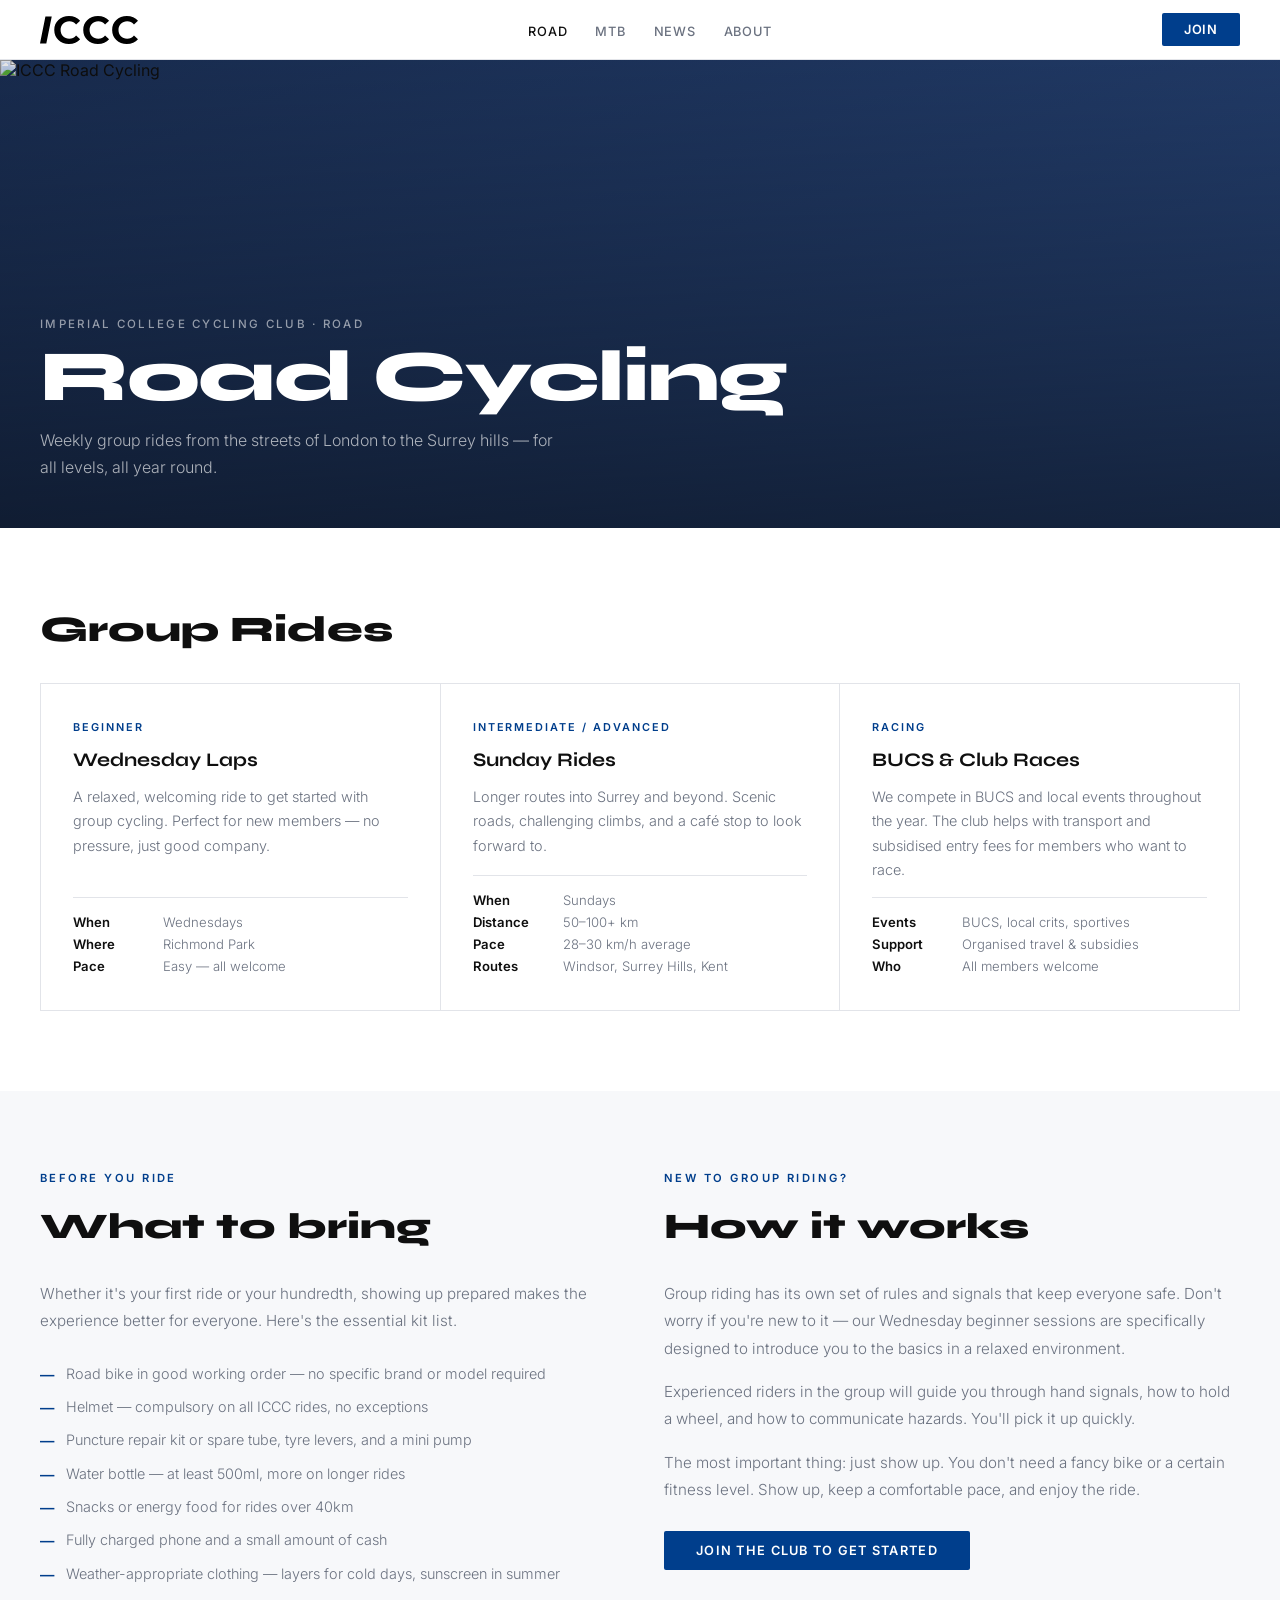
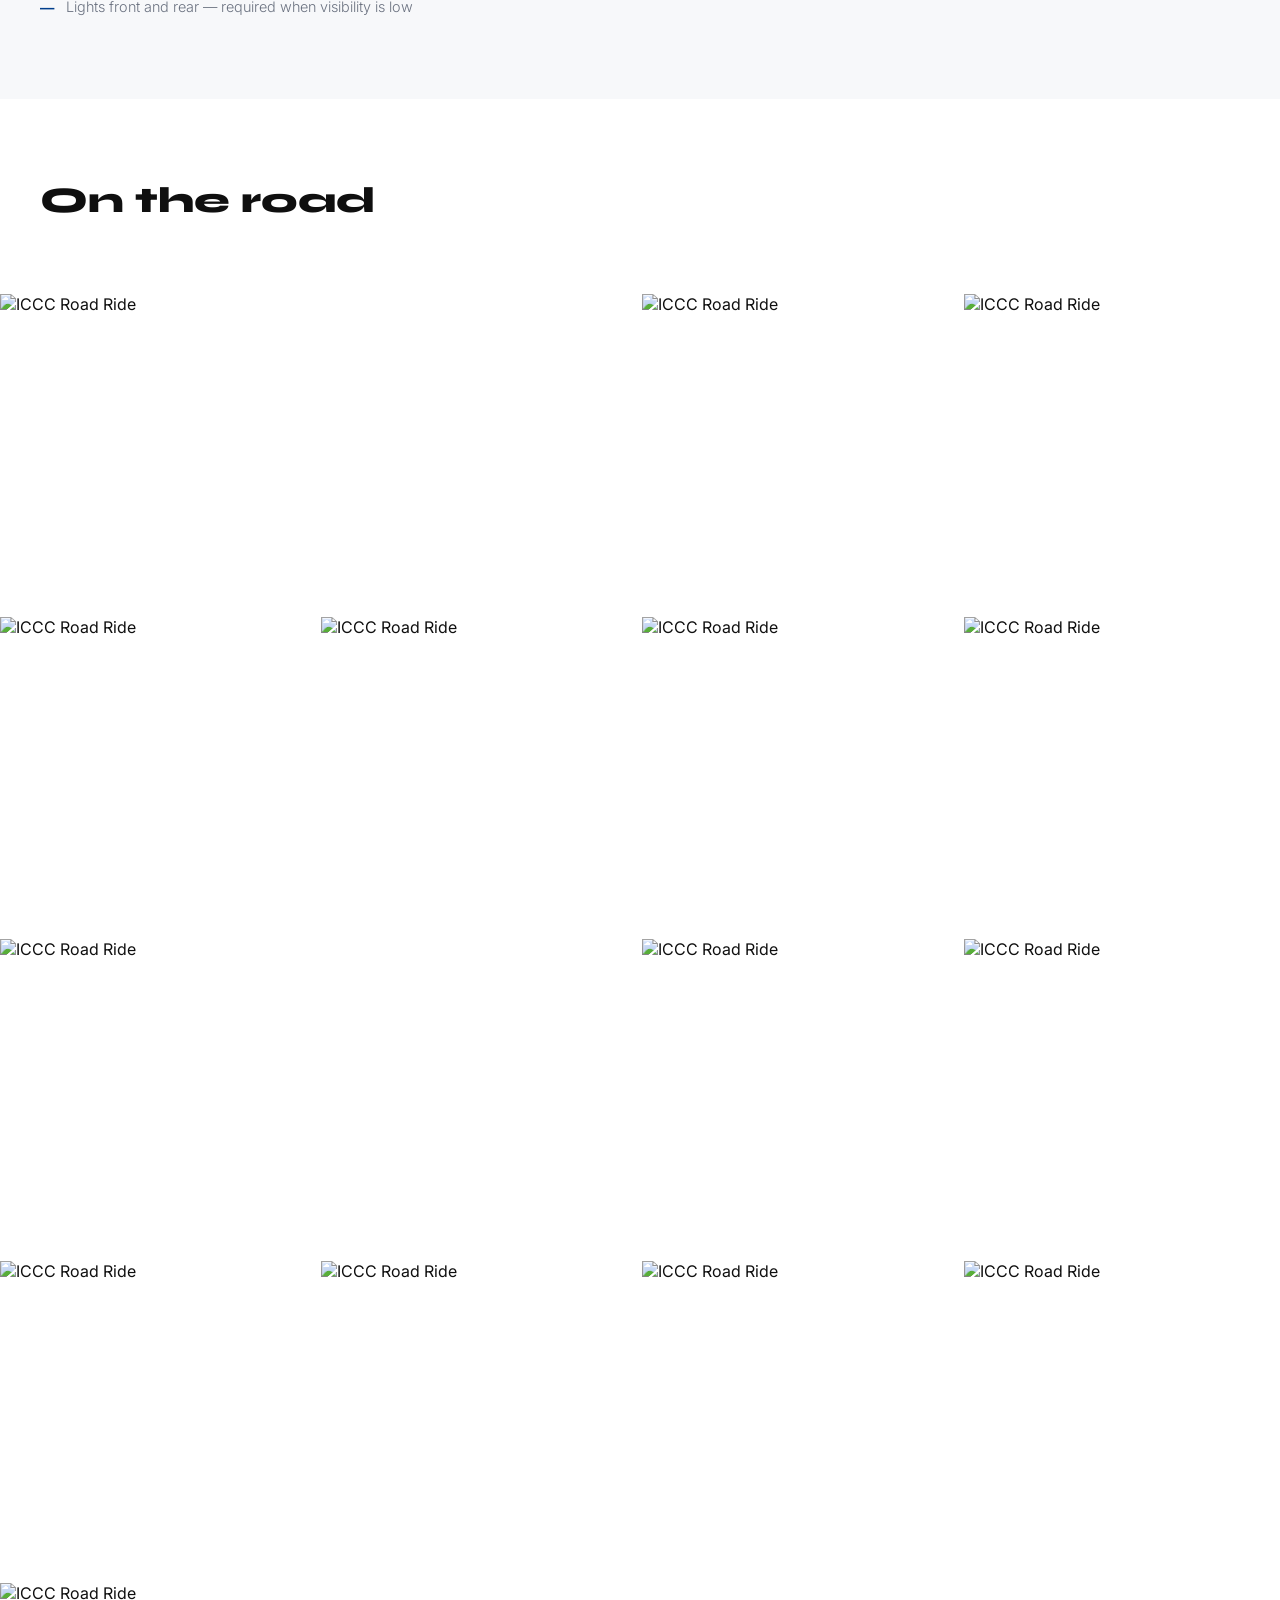
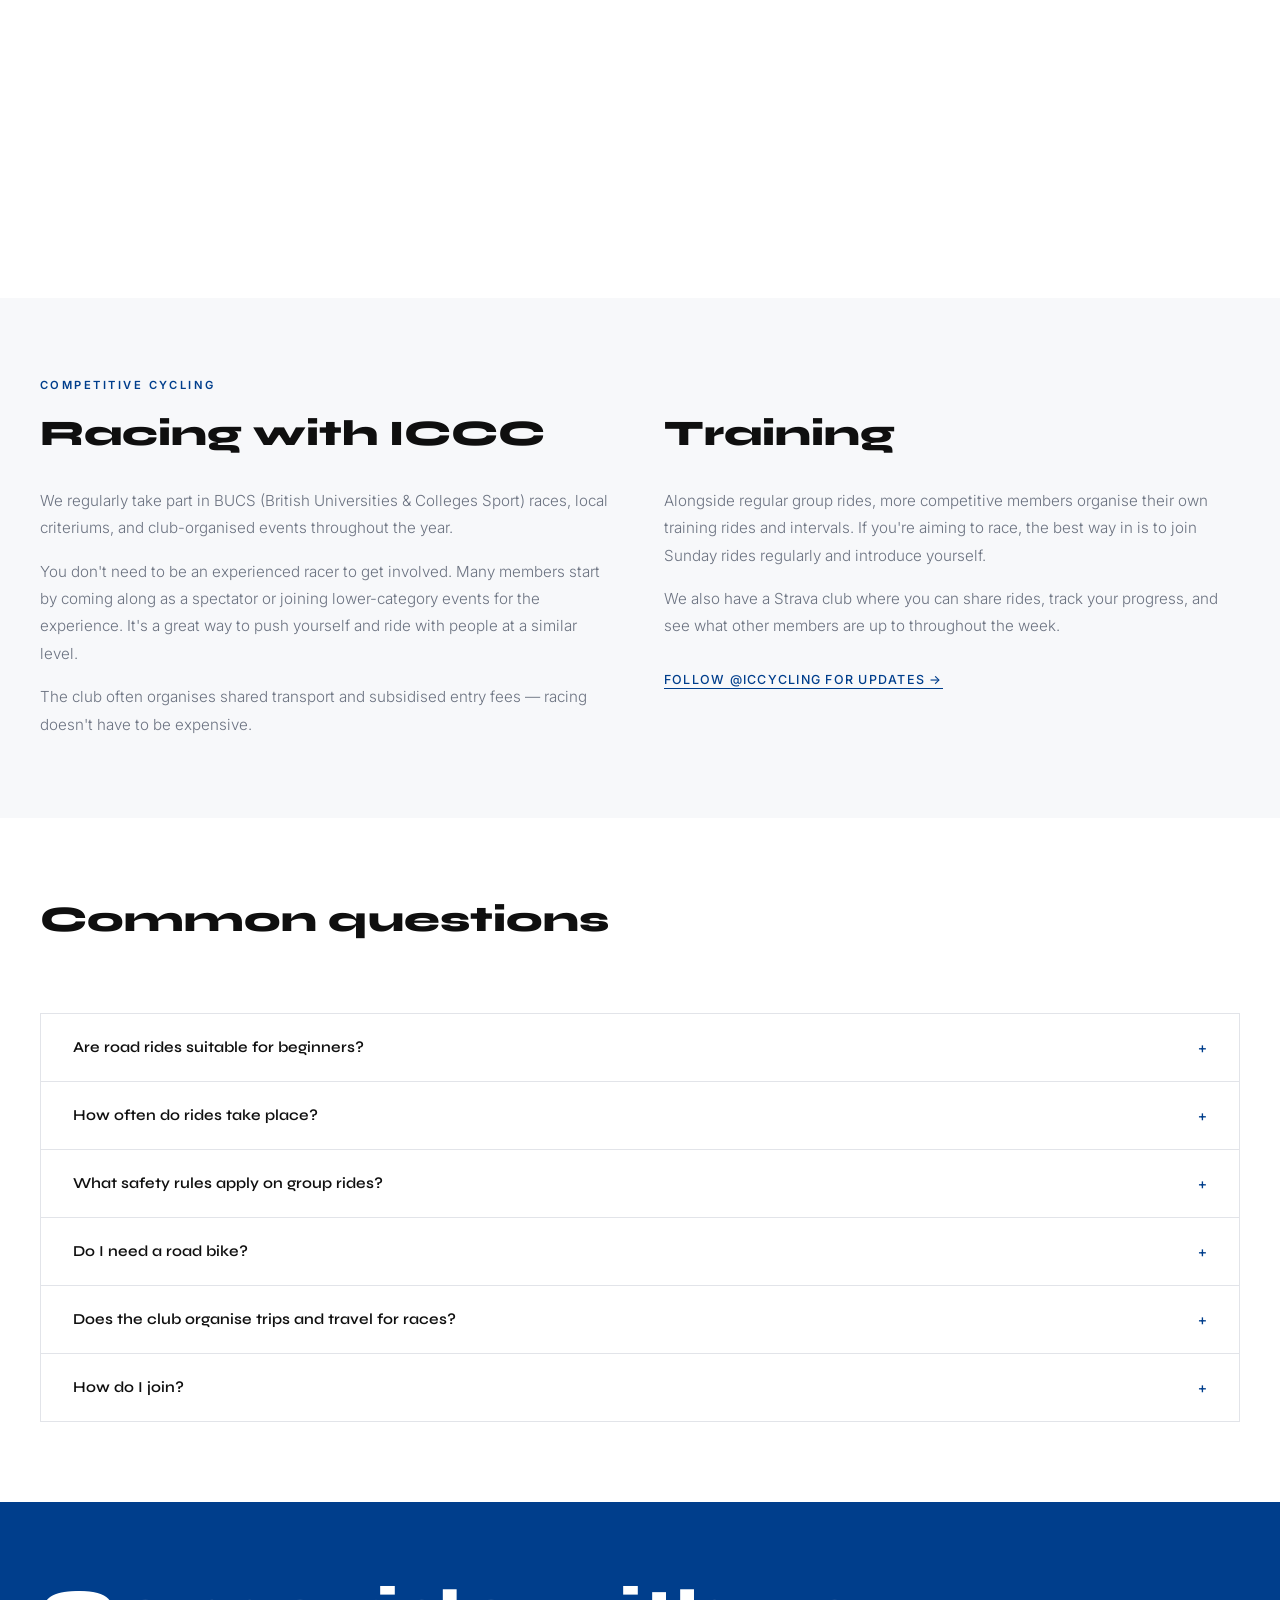
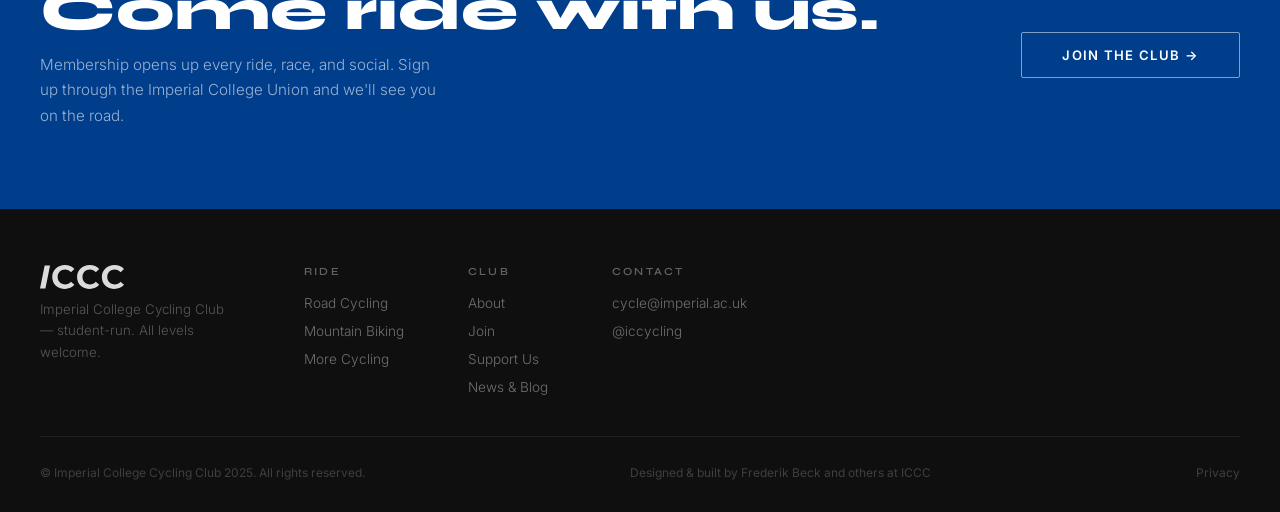
==== road.html @ 00e9bbb5 "Add files via upload" ====
<!DOCTYPE html>
<html lang="en">
<head>
<meta charset="UTF-8">
<meta name="viewport" content="width=device-width, initial-scale=1.0">
<title>Road Cycling — Imperial College Cycling Club</title>
<link rel="preconnect" href="https://fonts.googleapis.com">
<link href="https://fonts.googleapis.com/css2?family=Syne:wght@400;600;700;800&family=Inter:wght@300;400;500&display=swap" rel="stylesheet">
<link rel="stylesheet" href="main.css">
</head>
<body>

<!-- NAV -->
<nav>
  <a href="index.html" class="nav-logo">
    <img src="images/ICCC.svg" alt="ICCC">
  </a>
  <ul class="nav-links">
    <li><a href="road.html" class="active">Road</a></li>
    <li><a href="offroad.html">MTB</a></li>
    <li><a href="index.html#news">News</a></li>
    <li><a href="club.html">About</a></li>
  </ul>
  <a href="club.html#join" class="nav-cta">Join</a>
  <button class="nav-hamburger" aria-label="Menu">
    <span></span><span></span><span></span>
  </button>
</nav>
<div class="nav-drawer">
  <ul>
    <li><a href="road.html" class="active">Road Cycling</a></li>
    <li><a href="offroad.html">Mountain Biking</a></li>
    <li><a href="other.html">More Cycling</a></li>
    <li><a href="index.html#news">News & Blog</a></li>
    <li><a href="club.html">About</a></li>
  </ul>
  <a href="club.html#join" class="drawer-cta">Join the Club</a>
</div>


<!-- PAGE HERO -->
<section class="page-hero">
  <img class="page-hero-bg" src="images/road.jpg" alt="ICCC Road Cycling">
  <div class="page-hero-overlay"></div>
  <div class="page-hero-content">
    <div class="page-hero-eyebrow">Imperial College Cycling Club · Road</div>
    <h1 class="page-hero-title">Road Cycling</h1>
    <p class="page-hero-sub">
      Weekly group rides from the streets of London to the Surrey hills — for all levels, all year round.
    </p>
  </div>
</section>


<!-- RIDES OVERVIEW -->
<section class="content-section">
  <h2>Group Rides</h2>
  <div class="three-col">

    <div class="ride-card">
      <div class="ride-card-tag">Beginner</div>
      <h3>Wednesday Laps</h3>
      <p>A relaxed, welcoming ride to get started with group cycling. Perfect for new members — no pressure, just good company.</p>
      <div class="ride-meta">
        <div class="ride-meta-item"><strong>When</strong> Wednesdays</div>
        <div class="ride-meta-item"><strong>Where</strong> Richmond Park</div>
        <div class="ride-meta-item"><strong>Pace</strong> Easy — all welcome</div>
      </div>
    </div>

    <div class="ride-card">
      <div class="ride-card-tag">Intermediate / Advanced</div>
      <h3>Sunday Rides</h3>
      <p>Longer routes into Surrey and beyond. Scenic roads, challenging climbs, and a café stop to look forward to.</p>
      <div class="ride-meta">
        <div class="ride-meta-item"><strong>When</strong> Sundays</div>
        <div class="ride-meta-item"><strong>Distance</strong> 50–100+ km</div>
        <div class="ride-meta-item"><strong>Pace</strong> 28–30 km/h average</div>
        <div class="ride-meta-item"><strong>Routes</strong> Windsor, Surrey Hills, Kent</div>
      </div>
    </div>

    <div class="ride-card">
      <div class="ride-card-tag">Racing</div>
      <h3>BUCS & Club Races</h3>
      <p>We compete in BUCS and local events throughout the year. The club helps with transport and subsidised entry fees for members who want to race.</p>
      <div class="ride-meta">
        <div class="ride-meta-item"><strong>Events</strong> BUCS, local crits, sportives</div>
        <div class="ride-meta-item"><strong>Support</strong> Organised travel & subsidies</div>
        <div class="ride-meta-item"><strong>Who</strong> All members welcome</div>
      </div>
    </div>

  </div>
</section>


<!-- WHAT TO BRING -->
<section class="content-section bg-off">
  <div class="two-col" style="align-items: start;">

    <div>
      <span class="label">Before you ride</span>
      <h2>What to bring</h2>
      <p style="font-size:0.95rem; font-weight:300; line-height:1.8; color:var(--gray); margin-bottom:28px;">
        Whether it's your first ride or your hundredth, showing up prepared makes the experience better for everyone. Here's the essential kit list.
      </p>
      <ul class="bring-list">
        <li>Road bike in good working order — no specific brand or model required</li>
        <li>Helmet — compulsory on all ICCC rides, no exceptions</li>
        <li>Puncture repair kit or spare tube, tyre levers, and a mini pump</li>
        <li>Water bottle — at least 500ml, more on longer rides</li>
        <li>Snacks or energy food for rides over 40km</li>
        <li>Fully charged phone and a small amount of cash</li>
        <li>Weather-appropriate clothing — layers for cold days, sunscreen in summer</li>
        <li>Lights front and rear — required when visibility is low</li>
      </ul>
    </div>

    <div>
      <span class="label">New to group riding?</span>
      <h2>How it works</h2>
      <div class="text-block">
        <p>Group riding has its own set of rules and signals that keep everyone safe. Don't worry if you're new to it — our Wednesday beginner sessions are specifically designed to introduce you to the basics in a relaxed environment.</p>
        <p>Experienced riders in the group will guide you through hand signals, how to hold a wheel, and how to communicate hazards. You'll pick it up quickly.</p>
        <p>The most important thing: just show up. You don't need a fancy bike or a certain fitness level. Show up, keep a comfortable pace, and enjoy the ride.</p>
        <a href="club.html#join" class="btn-blue" style="margin-top:12px;">Join the club to get started</a>
      </div>
    </div>

  </div>
</section>


<!-- GALLERY -->
<section class="content-section" style="padding-bottom: 0;">
  <div class="section-header">
    <h2>On the road</h2>
  </div>
</section>

<div class="gallery-grid">
  <img src="images/road-gallery/1.jpg" alt="ICCC Road Ride" class="wide">
  <img src="images/road-gallery/2.jpg" alt="ICCC Road Ride">
  <img src="images/road-gallery/3.jpg" alt="ICCC Road Ride">
  <img src="images/road-gallery/compressed/4.jpg" alt="ICCC Road Ride">
  <img src="images/road-gallery/compressed/IMG_1993.jpg" alt="ICCC Road Ride">
  <img src="images/road-gallery/compressed/IMG_2752.jpg" alt="ICCC Road Ride">
  <img src="images/road-gallery/compressed/IMG_2915.jpg" alt="ICCC Road Ride">
  <img src="images/road-gallery/compressed/IMG_2965.jpg" alt="ICCC Road Ride" class="wide">
  <img src="images/road-gallery/compressed/IMG_3021.jpg" alt="ICCC Road Ride">
  <img src="images/road-gallery/compressed/DSCF3897.jpg" alt="ICCC Road Ride">
  <img src="images/road-gallery/compressed/IMG_3273.jpg" alt="ICCC Road Ride">
  <img src="images/road-gallery/compressed/IMG_3449.jpg" alt="ICCC Road Ride">
  <img src="images/road-gallery/compressed/NR_07480.jpg" alt="ICCC Road Ride">
  <img src="images/road-gallery/compressed/NR_08112.jpg" alt="ICCC Road Ride">
  <img src="images/road-gallery/compressed/5.jpg" alt="ICCC Road Ride">
</div>


<!-- RACING -->
<section class="content-section bg-off" id="racing">
  <span class="label">Competitive Cycling</span>
  <div class="two-col" style="align-items: start;">
    <div>
      <h2>Racing with ICCC</h2>
      <div class="text-block">
        <p>We regularly take part in BUCS (British Universities & Colleges Sport) races, local criteriums, and club-organised events throughout the year.</p>
        <p>You don't need to be an experienced racer to get involved. Many members start by coming along as a spectator or joining lower-category events for the experience. It's a great way to push yourself and ride with people at a similar level.</p>
        <p>The club often organises shared transport and subsidised entry fees — racing doesn't have to be expensive.</p>
      </div>
    </div>
    <div>
      <h2>Training</h2>
      <div class="text-block">
        <p>Alongside regular group rides, more competitive members organise their own training rides and intervals. If you're aiming to race, the best way in is to join Sunday rides regularly and introduce yourself.</p>
        <p>We also have a Strava club where you can share rides, track your progress, and see what other members are up to throughout the week.</p>
        <a href="https://instagram.com/iccycling" target="_blank" class="text-link" style="margin-top: 16px; display:inline-block;">Follow @iccycling for updates →</a>
      </div>
    </div>
  </div>
</section>


<!-- FAQ -->
<section class="content-section">
  <div class="section-header">
    <h2>Common questions</h2>
  </div>
  <div class="faq-list">
    <div class="faq-item">
      <button class="faq-question">Are road rides suitable for beginners?</button>
      <div class="faq-answer">Yes. Our Wednesday laps at Richmond Park are designed specifically for new riders. The focus is on confidence, group-riding basics, and enjoyment — not speed. No experience necessary.</div>
    </div>
    <div class="faq-item">
      <button class="faq-question">How often do rides take place?</button>
      <div class="faq-answer">Road rides run weekly on Wednesdays (beginners) and Sundays (longer group rides). Racing events and additional sessions are announced via Instagram and the club mailing list.</div>
    </div>
    <div class="faq-item">
      <button class="faq-question">What safety rules apply on group rides?</button>
      <div class="faq-answer">Helmets are compulsory on all ICCC rides without exception. We follow standard group riding practice — hand signals, calling out hazards, no sudden braking. Beginners are guided through this on their first ride.</div>
    </div>
    <div class="faq-item">
      <button class="faq-question">Do I need a road bike?</button>
      <div class="faq-answer">A road bike or similar (gravel, hybrid) is recommended for the longer Sunday rides, but for Wednesday laps at Richmond Park any bike will do. If you're unsure, reach out before you come and we'll help you figure out what works.</div>
    </div>
    <div class="faq-item">
      <button class="faq-question">Does the club organise trips and travel for races?</button>
      <div class="faq-answer">Yes. We organise a summer trip abroad each year and coordinate transport for BUCS and other race events, usually with subsidised options for members. Details are announced in advance through our channels.</div>
    </div>
    <div class="faq-item">
      <button class="faq-question">How do I join?</button>
      <div class="faq-answer">Membership is through the Imperial College Union. Once you're signed up, you'll get access to all rides, events, and the club group chat. Head to the join page for the link and details.</div>
    </div>
  </div>
</section>


<!-- JOIN CTA -->
<section class="join">
  <div>
    <h2>Come ride with us.</h2>
    <p>Membership opens up every ride, race, and social. Sign up through the Imperial College Union and we'll see you on the road.</p>
  </div>
  <a href="club.html#join" class="btn-outline-white">Join the Club →</a>
</section>


<!-- FOOTER -->
<footer>
  <div class="footer-top">
    <div>
      <div class="footer-brand-name">
        <img src="images/ICCC-white.svg" alt="ICCC" style="height:24px; width:auto; opacity:0.85;">
      </div>
      <p class="footer-tagline">Imperial College Cycling Club — student-run. All levels welcome.</p>
    </div>
    <div class="footer-col">
      <h4>Ride</h4>
      <ul>
        <li><a href="road.html">Road Cycling</a></li>
        <li><a href="offroad.html">Mountain Biking</a></li>
        <li><a href="other.html">More Cycling</a></li>
      </ul>
    </div>
    <div class="footer-col">
      <h4>Club</h4>
      <ul>
        <li><a href="club.html">About</a></li>
        <li><a href="club.html#join">Join</a></li>
        <li><a href="club.html#support">Support Us</a></li>
        <li><a href="/blog/news/">News & Blog</a></li>
      </ul>
    </div>
    <div class="footer-col">
      <h4>Contact</h4>
      <ul>
        <li><a href="mailto:cycle@imperial.ac.uk">cycle@imperial.ac.uk</a></li>
        <li><a href="https://instagram.com/iccycling" target="_blank">@iccycling</a></li>
      </ul>
    </div>
  </div>
  <div class="footer-bottom">
    <span>© Imperial College Cycling Club 2025. All rights reserved.</span>
    <span>Designed & built by <a href="/blog/authors/frederik-beck/">Frederik Beck</a> and others at ICCC</span>
    <a href="privacy.html">Privacy</a>
  </div>
</footer>


<script src="main.js"></script>

</body>
</html>
---- main.css ----
/* ============================================================
   ICCC — main.css
   Shared styles for index.html, road.html, and all subpages
   ============================================================ */

/* ── RESET & BASE ── */
*, *::before, *::after { margin: 0; padding: 0; box-sizing: border-box; }

:root {
  --blue:    #003E8C;
  --blue-mid:#0057BE;
  --blue-lt: #E8EFF9;
  --black:   #0F0F0F;
  --gray:    #6B7280;
  --border:  #E2E4E9;
  --white:   #FFFFFF;
  --off:     #F7F8FA;
}

html { scroll-behavior: smooth; }

body {
  font-family: 'Inter', sans-serif;
  background: var(--white);
  color: var(--black);
  overflow-x: hidden;
}

img { display: block; max-width: 100%; }

/* ── TYPOGRAPHY ── */
h1, h2, h3, h4 {
  font-family: 'Syne', sans-serif;
}

/* ── NAV ── */
nav {
  position: fixed; top: 0; left: 0; right: 0; z-index: 100;
  height: 60px;
  display: flex; align-items: center; justify-content: space-between;
  padding: 0 40px;
  background: rgba(255,255,255,0.97);
  backdrop-filter: blur(8px);
  border-bottom: 1px solid var(--border);
  transition: transform 0.3s ease;
}
nav.nav-hidden { transform: translateY(-100%); }

.nav-logo {
  font-family: 'Syne', sans-serif;
  font-weight: 800; font-size: 1.1rem; letter-spacing: 0.04em;
  color: var(--black); text-decoration: none;
  display: flex; align-items: center;
}
.nav-logo img { height: 28px; width: auto; }
.nav-logo .slash { color: var(--blue); }

.nav-links {
  display: flex; gap: 28px; list-style: none;
}
.nav-links a {
  font-size: 0.8rem; font-weight: 500; letter-spacing: 0.06em;
  text-transform: uppercase; color: var(--gray);
  text-decoration: none; transition: color 0.2s;
}
.nav-links a:hover,
.nav-links a.active { color: var(--black); }

.nav-cta {
  font-size: 0.8rem; font-weight: 600; letter-spacing: 0.06em; text-transform: uppercase;
  background: var(--blue); color: var(--white);
  padding: 9px 22px; text-decoration: none;
  border-radius: 2px;
  transition: background 0.2s;
}
.nav-cta:hover { background: var(--blue-mid); }

/* Hamburger button — mobile only */
.nav-hamburger {
  display: none;
  flex-direction: column; justify-content: center; gap: 5px;
  width: 36px; height: 36px; padding: 4px;
  background: none; border: none; cursor: pointer;
}
.nav-hamburger span {
  display: block; height: 2px; width: 100%;
  background: var(--black); border-radius: 2px;
  transition: transform 0.25s ease, opacity 0.2s;
}
.nav-hamburger.open span:nth-child(1) { transform: translateY(7px) rotate(45deg); }
.nav-hamburger.open span:nth-child(2) { opacity: 0; }
.nav-hamburger.open span:nth-child(3) { transform: translateY(-7px) rotate(-45deg); }

/* Mobile drawer */
.nav-drawer {
  display: none;
  position: fixed; top: 60px; left: 0; right: 0; z-index: 99;
  background: var(--white);
  border-bottom: 1px solid var(--border);
  padding: 16px 20px 24px;
  transform: translateY(-8px);
  opacity: 0;
  transition: transform 0.25s ease, opacity 0.2s;
  pointer-events: none;
}
.nav-drawer.open {
  transform: translateY(0);
  opacity: 1;
  pointer-events: auto;
}
.nav-drawer ul {
  list-style: none;
  display: flex; flex-direction: column;
}
.nav-drawer ul li a {
  display: block; padding: 13px 0;
  font-size: 0.95rem; font-weight: 500; letter-spacing: 0.06em; text-transform: uppercase;
  color: var(--gray); text-decoration: none;
  border-bottom: 1px solid var(--border);
  transition: color 0.2s;
}
.nav-drawer ul li:last-child a { border-bottom: none; }
.nav-drawer ul li a:hover,
.nav-drawer ul li a.active { color: var(--black); }
.nav-drawer .drawer-cta {
  display: block; margin-top: 16px;
  text-align: center;
  font-size: 0.85rem; font-weight: 600; letter-spacing: 0.08em; text-transform: uppercase;
  background: var(--blue); color: var(--white);
  padding: 13px; text-decoration: none; border-radius: 2px;
  transition: background 0.2s;
}
.nav-drawer .drawer-cta:hover { background: var(--blue-mid); }

/* ── BUTTONS ── */
.btn-white {
  font-size: 0.8rem; font-weight: 600; letter-spacing: 0.1em; text-transform: uppercase;
  background: var(--white); color: var(--blue);
  padding: 12px 32px; text-decoration: none; border-radius: 2px;
  transition: background 0.2s;
  white-space: nowrap; display: inline-block;
}
.btn-white:hover { background: var(--blue-lt); }

.btn-blue {
  font-size: 0.8rem; font-weight: 600; letter-spacing: 0.1em; text-transform: uppercase;
  background: var(--blue); color: var(--white);
  padding: 12px 32px; text-decoration: none; border-radius: 2px;
  transition: background 0.2s;
  white-space: nowrap; display: inline-block;
}
.btn-blue:hover { background: var(--blue-mid); }

.btn-outline-white {
  font-size: 0.82rem; font-weight: 600; letter-spacing: 0.1em; text-transform: uppercase;
  border: 1.5px solid rgba(255,255,255,0.5); color: var(--white);
  padding: 14px 40px; text-decoration: none; border-radius: 2px;
  white-space: nowrap; display: inline-block;
  transition: border-color 0.2s, background 0.2s;
  flex-shrink: 0;
}
.btn-outline-white:hover {
  border-color: var(--white);
  background: rgba(255,255,255,0.08);
}

.text-link {
  font-size: 0.78rem; font-weight: 500; letter-spacing: 0.1em; text-transform: uppercase;
  color: var(--blue); text-decoration: none;
  border-bottom: 1px solid var(--blue); padding-bottom: 1px;
  transition: opacity 0.2s;
}
.text-link:hover { opacity: 0.65; }

/* ── SHARED LABELS ── */
.label {
  font-size: 0.7rem; font-weight: 600; letter-spacing: 0.22em; text-transform: uppercase;
  color: var(--blue); margin-bottom: 20px; display: block;
}

.section-header {
  display: flex; align-items: baseline; justify-content: space-between;
  margin-bottom: 40px;
}
.section-header h2 {
  font-weight: 800; font-size: clamp(24px, 3vw, 38px);
  color: var(--black);
}

/* ── PAGE HERO (subpages) ── */
.page-hero {
  margin-top: 60px;
  position: relative;
  height: 52vh; min-height: 380px;
  overflow: hidden;
  display: flex; align-items: flex-end;
}

.page-hero-bg {
  position: absolute; inset: 0;
  width: 100%; height: 100%;
  object-fit: cover; object-position: center 40%;
  background: linear-gradient(160deg, #1a2f55 0%, #2d4f8a 100%); /* placeholder */
}

.page-hero-overlay {
  position: absolute; inset: 0;
  background: linear-gradient(
    to bottom,
    rgba(0,0,0,0.1) 0%,
    rgba(0,0,0,0.55) 100%
  );
}

.page-hero-content {
  position: relative; z-index: 2;
  padding: 0 40px 48px;
}

.page-hero-eyebrow {
  font-size: 0.72rem; font-weight: 500; letter-spacing: 0.2em; text-transform: uppercase;
  color: rgba(255,255,255,0.55); margin-bottom: 12px;
}

.page-hero-title {
  font-family: 'Syne', sans-serif;
  font-weight: 800; font-size: clamp(36px, 6vw, 72px);
  line-height: 0.95; letter-spacing: -0.02em;
  color: var(--white);
}

.page-hero-sub {
  font-size: 1rem; font-weight: 300; line-height: 1.65;
  color: rgba(255,255,255,0.65);
  max-width: 520px; margin-top: 16px;
}

/* ── INDEX HERO ── */
.hero {
  position: relative;
  height: 100vh; min-height: 640px;
  overflow: hidden;
}

.hero-img {
  position: absolute; inset: 0;
  width: 100%; height: 100%;
  object-fit: cover; object-position: center 30%;
  background: linear-gradient(160deg, #1a2f55 0%, #2d4f8a 40%, #1a3060 100%);
}

.hero-overlay {
  position: absolute; inset: 0;
  background: linear-gradient(
    to bottom,
    rgba(0,0,0,0.15) 0%,
    rgba(0,0,0,0.0)  40%,
    rgba(0,0,0,0.55) 100%
  );
}

.hero-content {
  position: absolute;
  bottom: 64px; left: 40px; right: 40px;
  display: flex; align-items: flex-end; justify-content: space-between;
  gap: 24px; flex-wrap: wrap;
}

.hero-eyebrow {
  font-size: 0.72rem; font-weight: 500; letter-spacing: 0.2em; text-transform: uppercase;
  color: rgba(255,255,255,0.6); margin-bottom: 14px;
}

.hero-title {
  font-family: 'Syne', sans-serif;
  font-weight: 800; font-size: clamp(42px, 7vw, 96px);
  line-height: 0.95; letter-spacing: -0.02em;
  color: var(--white);
}

.hero-right {
  display: flex; flex-direction: column; align-items: flex-end; gap: 20px;
  padding-bottom: 6px;
}

.hero-desc {
  font-size: 0.9rem; font-weight: 300; line-height: 1.65;
  color: rgba(255,255,255,0.7);
  max-width: 300px; text-align: right;
}

.hero-scroll-line {
  position: absolute; bottom: 0; left: 50%; transform: translateX(-50%);
  width: 1px; height: 48px; background: rgba(255,255,255,0.25);
}

/* ── DISCIPLINES (index) ── */
.disciplines {
  display: grid; grid-template-columns: repeat(3, 1fr);
  border-bottom: 1px solid var(--border);
}

.disc-item {
  padding: 52px 40px;
  border-right: 1px solid var(--border);
  text-decoration: none; color: inherit;
  transition: background 0.2s;
  display: flex; flex-direction: column; gap: 16px;
}
.disc-item:last-child { border-right: none; }
.disc-item:hover { background: var(--off); }

.disc-number {
  font-size: 0.7rem; font-weight: 500; letter-spacing: 0.18em;
  text-transform: uppercase; color: var(--blue);
}
.disc-title {
  font-family: 'Syne', sans-serif;
  font-weight: 700; font-size: 1.5rem; color: var(--black);
}
.disc-desc {
  font-size: 0.88rem; font-weight: 300; line-height: 1.65;
  color: var(--gray); flex: 1;
}
.disc-arrow {
  font-size: 0.78rem; font-weight: 500; letter-spacing: 0.08em;
  text-transform: uppercase; color: var(--blue);
  display: flex; align-items: center; gap: 8px;
  transition: gap 0.2s;
}
.disc-item:hover .disc-arrow { gap: 14px; }
.disc-arrow::after { content: '→'; }

/* ── ABOUT (index) ── */
.about {
  display: grid; grid-template-columns: 1fr 1fr;
  min-height: 520px;
}

.about-image-wrap {
  overflow: hidden; position: relative;
  background: linear-gradient(135deg, #d0dff5, #e8f0fb);
}
.about-image-wrap img {
  width: 100%; height: 100%;
  object-fit: cover;
  transition: transform 0.6s ease;
}
.about:hover .about-image-wrap img { transform: scale(1.03); }
.about-image-wrap::after {
  content: 'ICCC';
  position: absolute; top: 50%; left: 50%; transform: translate(-50%,-50%);
  font-family: 'Syne', sans-serif; font-weight: 800;
  font-size: 9rem; letter-spacing: -0.04em;
  color: rgba(0,62,140,0.08);
  pointer-events: none;
}

.about-content {
  padding: 72px 64px;
  display: flex; flex-direction: column; justify-content: center;
  background: var(--off);
}
.about-content h2 {
  font-weight: 800; font-size: clamp(28px, 3.5vw, 44px);
  line-height: 1.1; color: var(--black); margin-bottom: 20px;
}
.about-content p {
  font-size: 0.95rem; font-weight: 300; line-height: 1.75;
  color: var(--gray); margin-bottom: 40px; max-width: 420px;
}

.stats {
  display: flex; gap: 40px;
  padding-top: 32px; border-top: 1px solid var(--border);
}
.stat-n {
  font-family: 'Syne', sans-serif;
  font-weight: 800; font-size: 2rem; color: var(--blue);
}
.stat-l {
  font-size: 0.78rem; font-weight: 400; letter-spacing: 0.05em;
  text-transform: uppercase; color: var(--gray); margin-top: 4px;
}

/* ── JOIN BAND ── */
.join {
  background: var(--blue);
  padding: 80px 40px;
  display: flex; align-items: center; justify-content: space-between;
  gap: 40px; flex-wrap: wrap;
}
.join h2 {
  font-weight: 800; font-size: clamp(32px, 4.5vw, 60px);
  line-height: 1; color: var(--white);
}
.join p {
  font-size: 0.95rem; font-weight: 300; line-height: 1.7;
  color: rgba(255,255,255,0.6); margin-top: 12px; max-width: 400px;
}

/* ── NEWS + BLOG ── */
.news {
  padding: 80px 40px;
  background: var(--white);
}

.nb-layout {
  display: grid; grid-template-columns: 300px 1fr;
  gap: 1px; background: var(--border);
  border: 1px solid var(--border);
}

.nb-col-label {
  display: flex; justify-content: space-between; align-items: baseline;
  padding: 18px 28px; border-bottom: 1px solid var(--border);
  font-size: 0.7rem; font-weight: 600; letter-spacing: 0.16em; text-transform: uppercase;
  color: var(--gray); background: var(--off);
}

.nb-news { background: var(--white); display: flex; flex-direction: column; }
.nb-news-list { display: flex; flex-direction: column; flex: 1; }
.nb-news-item {
  display: flex; flex-direction: column; gap: 4px;
  padding: 20px 28px; border-bottom: 1px solid var(--border);
  text-decoration: none; transition: background 0.15s;
}
.nb-news-item:last-child { border-bottom: none; }
.nb-news-item:hover { background: var(--off); }
.nb-news-title {
  font-family: 'Syne', sans-serif;
  font-weight: 600; font-size: 0.92rem; line-height: 1.3; color: var(--black);
}

.nb-blog { background: var(--white); display: flex; flex-direction: column; }
.nb-blog-grid {
  display: grid; grid-template-columns: 1fr 1fr;
  gap: 1px; background: var(--border); flex: 1;
}
.nb-blog-card {
  background: var(--white); padding: 28px;
  text-decoration: none; display: flex; flex-direction: column; gap: 8px;
  transition: background 0.15s;
}
.nb-blog-card:hover { background: var(--off); }
.nb-blog-featured { grid-row: span 2; padding: 32px 28px; }
.nb-blog-featured .nb-blog-title { font-size: 1.1rem; }
.nb-blog-featured .nb-blog-excerpt { display: block; }

.nb-blog-tag {
  font-size: 0.68rem; font-weight: 600; letter-spacing: 0.16em; text-transform: uppercase;
  color: var(--blue);
}
.nb-blog-title {
  font-family: 'Syne', sans-serif;
  font-weight: 700; font-size: 0.95rem; line-height: 1.3; color: var(--black);
}
.nb-blog-excerpt {
  font-size: 0.85rem; font-weight: 300; line-height: 1.6;
  color: var(--gray); display: none;
}
.nb-blog-meta {
  font-size: 0.75rem; color: var(--gray); margin-top: auto; padding-top: 8px;
}

.news-date {
  font-size: 0.7rem; font-weight: 500; letter-spacing: 0.14em; text-transform: uppercase;
  color: var(--gray);
}

/* ── INSTAGRAM ── */
.instagram {
  padding: 56px 40px; background: var(--off);
  border-top: 1px solid var(--border);
  display: flex; align-items: center; gap: 32px; flex-wrap: wrap;
}
.ig-handle {
  font-family: 'Syne', sans-serif;
  font-weight: 800; font-size: 1.5rem; color: var(--black);
}
.ig-sub {
  font-size: 0.88rem; font-weight: 300; color: var(--gray); margin-top: 4px;
}
.instagram .text-link { margin-left: auto; }

/* ── FOOTER ── */
footer {
  background: var(--black);
  padding: 56px 40px 32px;
}
.footer-top {
  display: flex; gap: 64px; flex-wrap: wrap;
  border-bottom: 1px solid rgba(255,255,255,0.07);
  padding-bottom: 40px; margin-bottom: 28px;
}
.footer-brand-name {
  font-family: 'Syne', sans-serif;
  font-weight: 800; font-size: 1rem; letter-spacing: 0.04em;
  color: var(--white); margin-bottom: 10px;
}
.footer-brand-name .slash { color: var(--blue-mid); }
.footer-tagline {
  font-size: 0.83rem; font-weight: 300; line-height: 1.6;
  color: rgba(255,255,255,0.3); max-width: 200px;
}
.footer-col h4 {
  font-size: 0.68rem; font-weight: 600; letter-spacing: 0.2em; text-transform: uppercase;
  color: rgba(255,255,255,0.35); margin-bottom: 14px;
}
.footer-col ul { list-style: none; display: flex; flex-direction: column; gap: 8px; }
.footer-col a {
  font-size: 0.85rem; font-weight: 300;
  color: rgba(255,255,255,0.4); text-decoration: none; transition: color 0.2s;
}
.footer-col a:hover { color: rgba(255,255,255,0.85); }
.footer-bottom {
  display: flex; justify-content: space-between; flex-wrap: wrap; gap: 8px;
  font-size: 0.75rem; color: rgba(255,255,255,0.2);
}
.footer-bottom a { color: rgba(255,255,255,0.2); text-decoration: none; }
.footer-bottom a:hover { color: rgba(255,255,255,0.45); }

/* ── PAGE CONTENT SECTIONS ── */

/* Info grid: two-column text layout for subpages */
.content-section {
  padding: 80px 40px;
}
.content-section.bg-off { background: var(--off); }
.content-section.bg-blue { background: var(--blue); }

.content-section h2 {
  font-weight: 800; font-size: clamp(24px, 3vw, 36px);
  color: var(--black); margin-bottom: 32px;
}
.content-section.bg-blue h2 { color: var(--white); }

.two-col {
  display: grid; grid-template-columns: 1fr 1fr; gap: 48px;
}
.three-col {
  display: grid; grid-template-columns: repeat(3, 1fr); gap: 1px;
  border: 1px solid var(--border); background: var(--border);
}

/* Ride cards */
.ride-card {
  background: var(--white); padding: 36px 32px;
  display: flex; flex-direction: column; gap: 14px;
}
.ride-card.bg-off { background: var(--off); }

.ride-card-tag {
  font-size: 0.68rem; font-weight: 600; letter-spacing: 0.18em; text-transform: uppercase;
  color: var(--blue);
}
.ride-card h3 {
  font-weight: 700; font-size: 1.2rem; color: var(--black);
}
.ride-card p {
  font-size: 0.9rem; font-weight: 300; line-height: 1.7; color: var(--gray);
}
.ride-card .ride-meta {
  margin-top: auto; padding-top: 16px;
  border-top: 1px solid var(--border);
  display: flex; flex-direction: column; gap: 6px;
}
.ride-meta-item {
  display: flex; gap: 10px;
  font-size: 0.82rem; font-weight: 300; color: var(--gray);
}
.ride-meta-item strong {
  font-weight: 600; color: var(--black);
  min-width: 80px;
}

/* FAQ */
.faq-list {
  display: flex; flex-direction: column;
  border: 1px solid var(--border);
}
.faq-item {
  border-bottom: 1px solid var(--border);
  overflow: hidden;
}
.faq-item:last-child { border-bottom: none; }
.faq-question {
  width: 100%; text-align: left;
  padding: 22px 32px;
  font-family: 'Syne', sans-serif; font-weight: 600; font-size: 0.95rem;
  color: var(--black); background: var(--white);
  border: none; cursor: pointer;
  display: flex; justify-content: space-between; align-items: center;
  gap: 16px; transition: background 0.15s;
}
.faq-question:hover { background: var(--off); }
.faq-question::after {
  content: '+'; font-size: 1.2rem; font-weight: 300;
  color: var(--blue); flex-shrink: 0; transition: transform 0.2s;
}
.faq-item.open .faq-question { background: var(--off); }
.faq-item.open .faq-question::after { transform: rotate(45deg); }
.faq-answer {
  display: none; padding: 0 32px 22px;
  font-size: 0.9rem; font-weight: 300; line-height: 1.75;
  color: var(--gray); background: var(--off);
}
.faq-item.open .faq-answer { display: block; }

/* Gallery grid */
.gallery-grid {
  display: grid;
  grid-template-columns: repeat(4, 1fr);
  gap: 3px;
}
.gallery-grid img {
  width: 100%; aspect-ratio: 1;
  object-fit: cover;
  transition: opacity 0.2s;
}
.gallery-grid img:hover { opacity: 0.85; cursor: zoom-in; }
.gallery-grid .wide {
  grid-column: span 2;
  aspect-ratio: 2/1;
}

/* What to bring list */
.bring-list {
  list-style: none;
  display: flex; flex-direction: column; gap: 10px;
}
.bring-list li {
  display: flex; align-items: flex-start; gap: 12px;
  font-size: 0.9rem; font-weight: 300; line-height: 1.55; color: var(--gray);
}
.bring-list li::before {
  content: '—';
  color: var(--blue); font-weight: 600; flex-shrink: 0; margin-top: 1px;
}

/* Text content */
.text-block {
  max-width: 680px;
}
.text-block p {
  font-size: 0.95rem; font-weight: 300; line-height: 1.8;
  color: var(--gray); margin-bottom: 16px;
}
.text-block p:last-child { margin-bottom: 0; }

/* ── ANIMATIONS ── */
@keyframes fadeUp {
  from { opacity: 0; transform: translateY(20px); }
  to   { opacity: 1; transform: translateY(0); }
}
.hero-eyebrow { animation: fadeUp 0.8s 0.1s both; }
.hero-title   { animation: fadeUp 0.8s 0.2s both; }
.hero-right   { animation: fadeUp 0.8s 0.35s both; }
.page-hero-content { animation: fadeUp 0.8s 0.1s both; }

/* ── RESPONSIVE ── */
@media (max-width: 960px) {
  .two-col   { grid-template-columns: 1fr; gap: 32px; }
  .three-col { grid-template-columns: 1fr; }
  .gallery-grid { grid-template-columns: repeat(2, 1fr); }
  .gallery-grid .wide { grid-column: span 2; }
}

@media (max-width: 860px) {
  nav { padding: 0 20px; }
  .nav-links { display: none; }
  .nav-cta   { display: none; }
  .nav-hamburger { display: flex; }
  .nav-drawer    { display: block; }

  .hero-content { bottom: 40px; left: 20px; right: 20px; flex-direction: column; align-items: flex-start; }
  .hero-right { align-items: flex-start; }
  .hero-desc { text-align: left; }

  .page-hero-content { padding: 0 20px 40px; }

  .disciplines { grid-template-columns: 1fr; }
  .disc-item { border-right: none; border-bottom: 1px solid var(--border); }
  .disc-item:last-child { border-bottom: none; }

  .about { grid-template-columns: 1fr; }
  .about-image-wrap { min-height: 260px; }
  .about-content { padding: 48px 24px; }

  .join { padding: 56px 20px; }

  .news { padding: 60px 20px; }
  .nb-layout { grid-template-columns: 1fr; }
  .nb-blog-grid { grid-template-columns: 1fr; }
  .nb-blog-featured { grid-row: span 1; }

  .instagram { padding: 40px 20px; }
  .instagram .text-link { margin-left: 0; }

  .content-section { padding: 56px 20px; }

  footer { padding: 40px 20px 24px; }
  .footer-top { gap: 32px; }

  .gallery-grid { grid-template-columns: repeat(2, 1fr); }
}

@media (max-width: 520px) {
  .gallery-grid { grid-template-columns: 1fr 1fr; }
  .stats { gap: 24px; flex-wrap: wrap; }
}
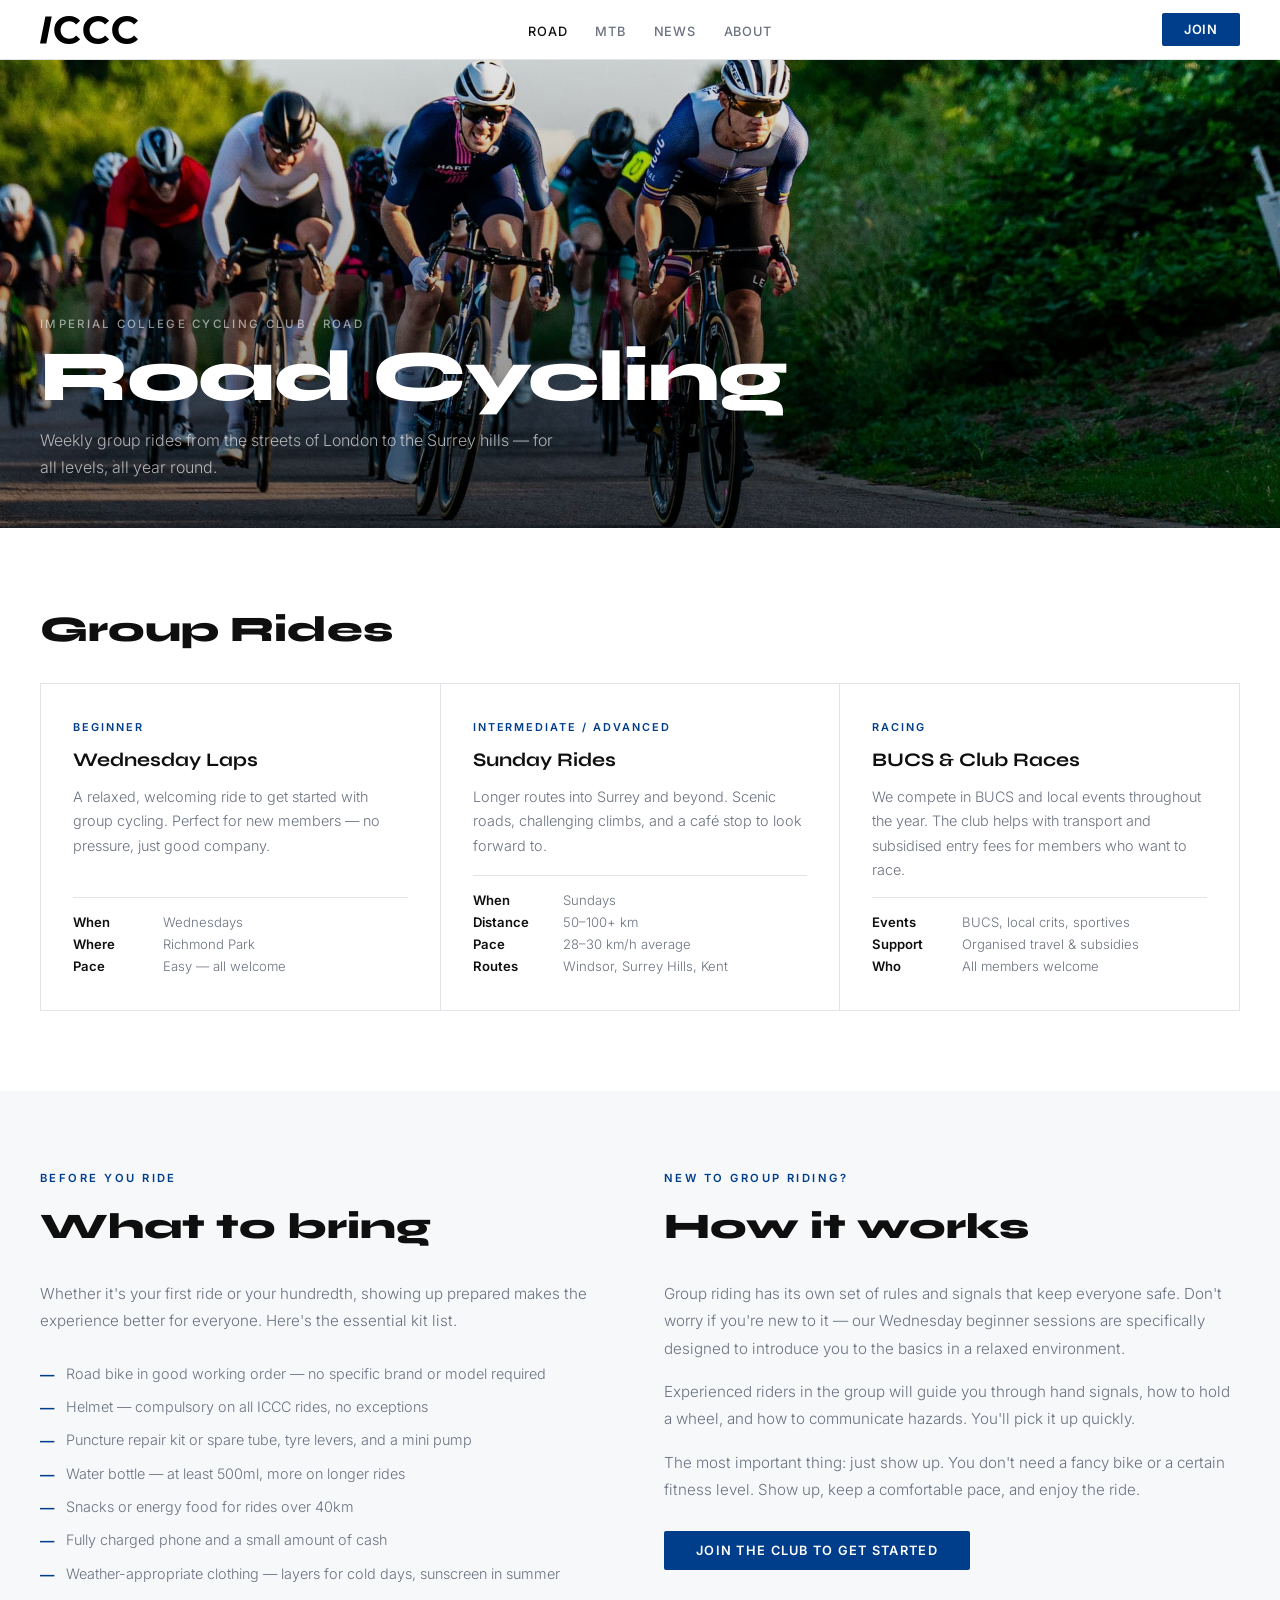
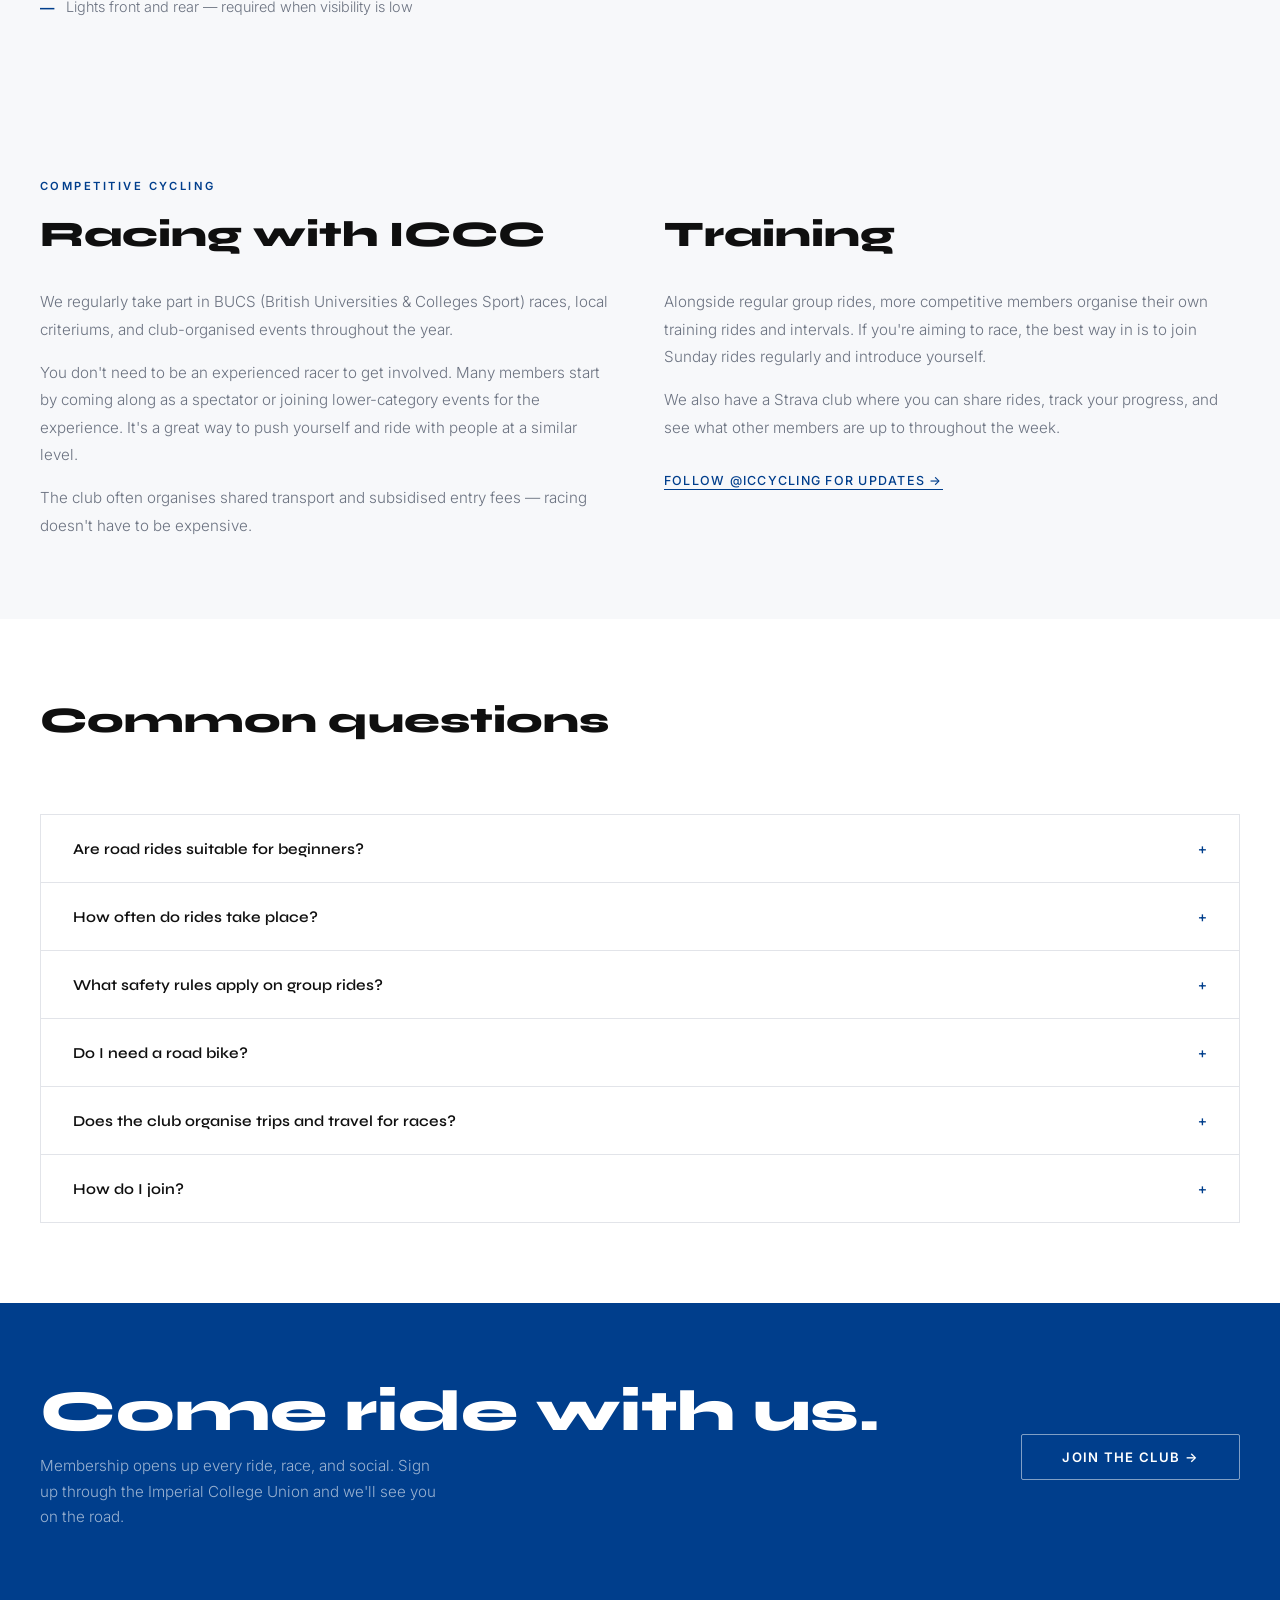
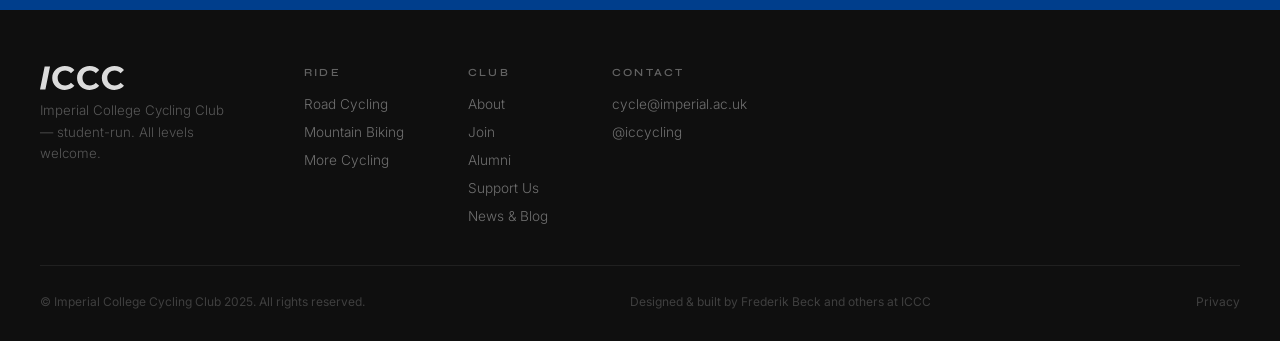
==== commit c061b34a: "Add files via upload" ====
--- a/road.html
+++ b/road.html
@@ -40,7 +40,7 @@
 
 <!-- PAGE HERO -->
 <section class="page-hero">
-  <img class="page-hero-bg" src="images/road.jpg" alt="ICCC Road Cycling">
+  <img class="page-hero-bg" src="images/NR_08112.jpg" alt="ICCC Road Cycling">
   <div class="page-hero-overlay"></div>
   <div class="page-hero-content">
     <div class="page-hero-eyebrow">Imperial College Cycling Club · Road</div>
@@ -132,32 +132,6 @@
 </section>
 
 
-<!-- GALLERY -->
-<section class="content-section" style="padding-bottom: 0;">
-  <div class="section-header">
-    <h2>On the road</h2>
-  </div>
-</section>
-
-<div class="gallery-grid">
-  <img src="images/road-gallery/1.jpg" alt="ICCC Road Ride" class="wide">
-  <img src="images/road-gallery/2.jpg" alt="ICCC Road Ride">
-  <img src="images/road-gallery/3.jpg" alt="ICCC Road Ride">
-  <img src="images/road-gallery/compressed/4.jpg" alt="ICCC Road Ride">
-  <img src="images/road-gallery/compressed/IMG_1993.jpg" alt="ICCC Road Ride">
-  <img src="images/road-gallery/compressed/IMG_2752.jpg" alt="ICCC Road Ride">
-  <img src="images/road-gallery/compressed/IMG_2915.jpg" alt="ICCC Road Ride">
-  <img src="images/road-gallery/compressed/IMG_2965.jpg" alt="ICCC Road Ride" class="wide">
-  <img src="images/road-gallery/compressed/IMG_3021.jpg" alt="ICCC Road Ride">
-  <img src="images/road-gallery/compressed/DSCF3897.jpg" alt="ICCC Road Ride">
-  <img src="images/road-gallery/compressed/IMG_3273.jpg" alt="ICCC Road Ride">
-  <img src="images/road-gallery/compressed/IMG_3449.jpg" alt="ICCC Road Ride">
-  <img src="images/road-gallery/compressed/NR_07480.jpg" alt="ICCC Road Ride">
-  <img src="images/road-gallery/compressed/NR_08112.jpg" alt="ICCC Road Ride">
-  <img src="images/road-gallery/compressed/5.jpg" alt="ICCC Road Ride">
-</div>
-
-
 <!-- RACING -->
 <section class="content-section bg-off" id="racing">
   <span class="label">Competitive Cycling</span>
@@ -248,6 +222,7 @@
       <ul>
         <li><a href="club.html">About</a></li>
         <li><a href="club.html#join">Join</a></li>
+        <li><a href="club.html#alumni">Alumni</a></li>
         <li><a href="club.html#support">Support Us</a></li>
         <li><a href="/blog/news/">News & Blog</a></li>
       </ul>
